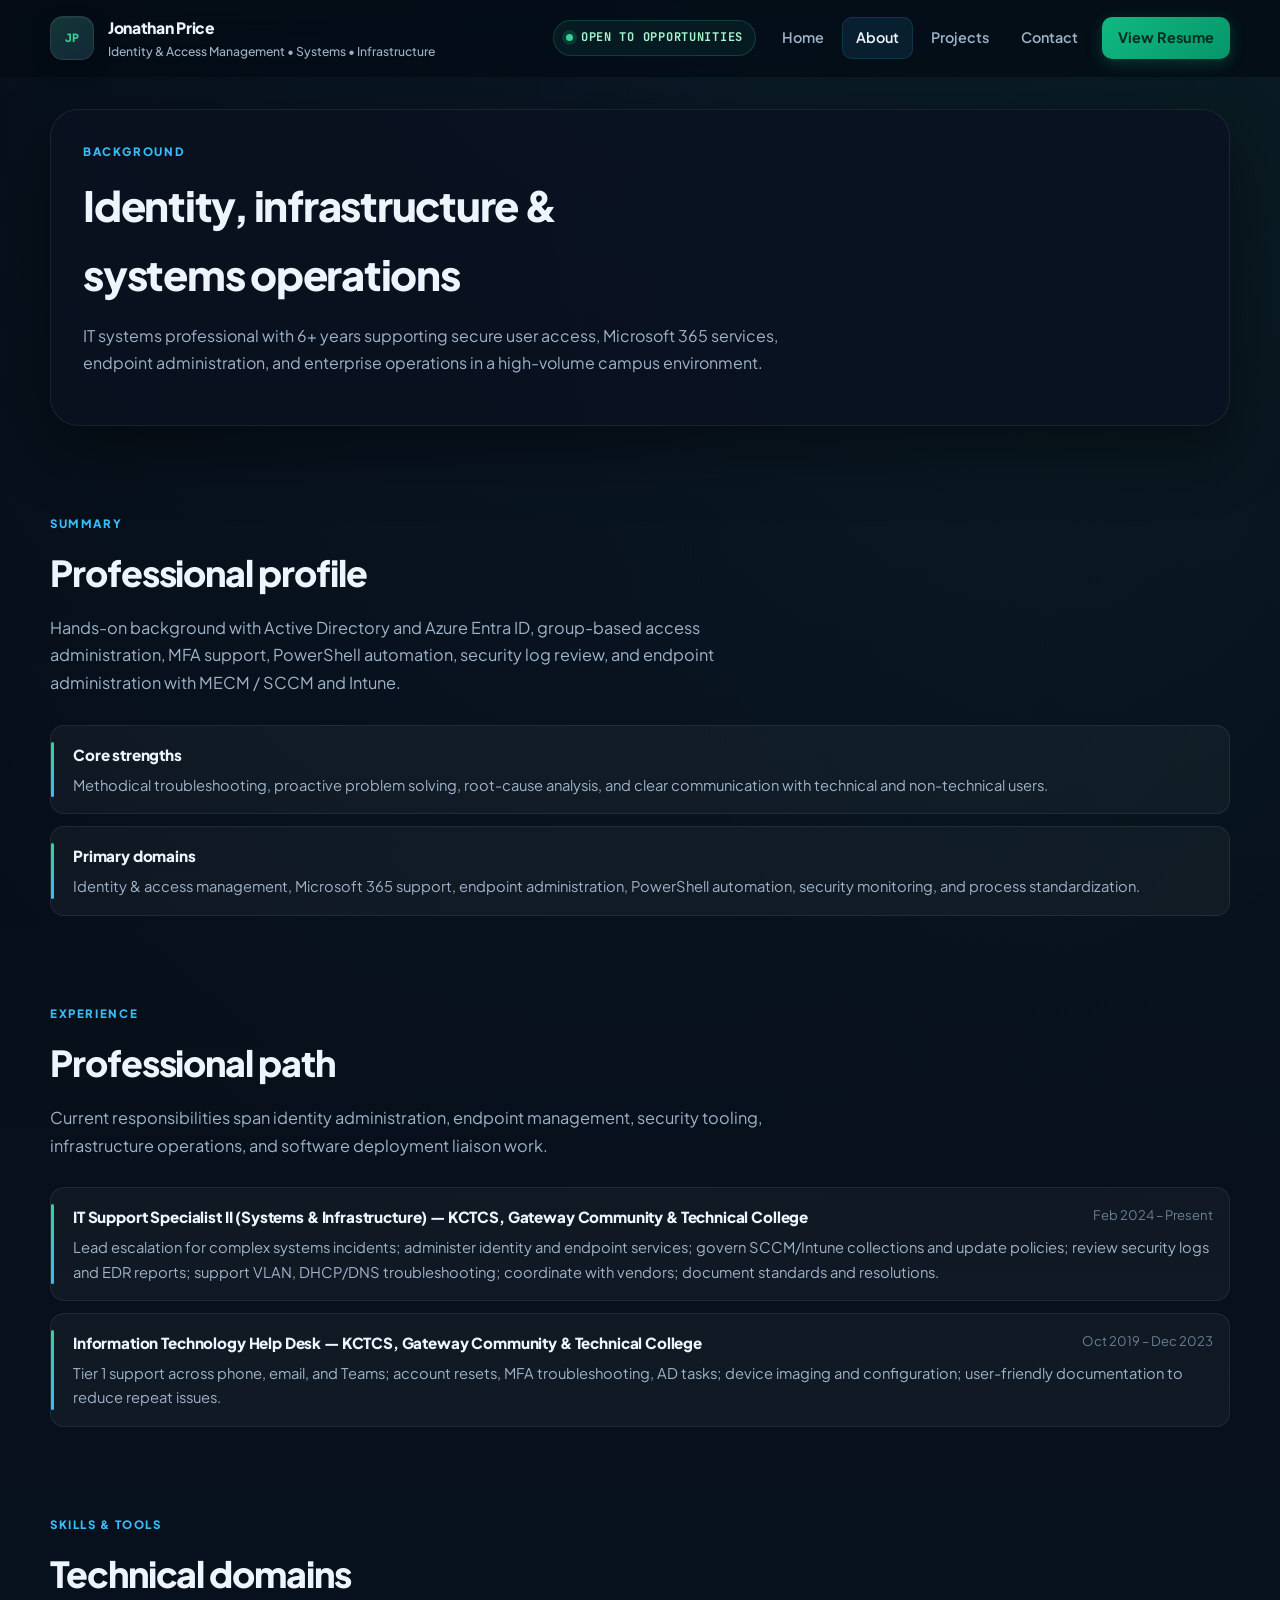
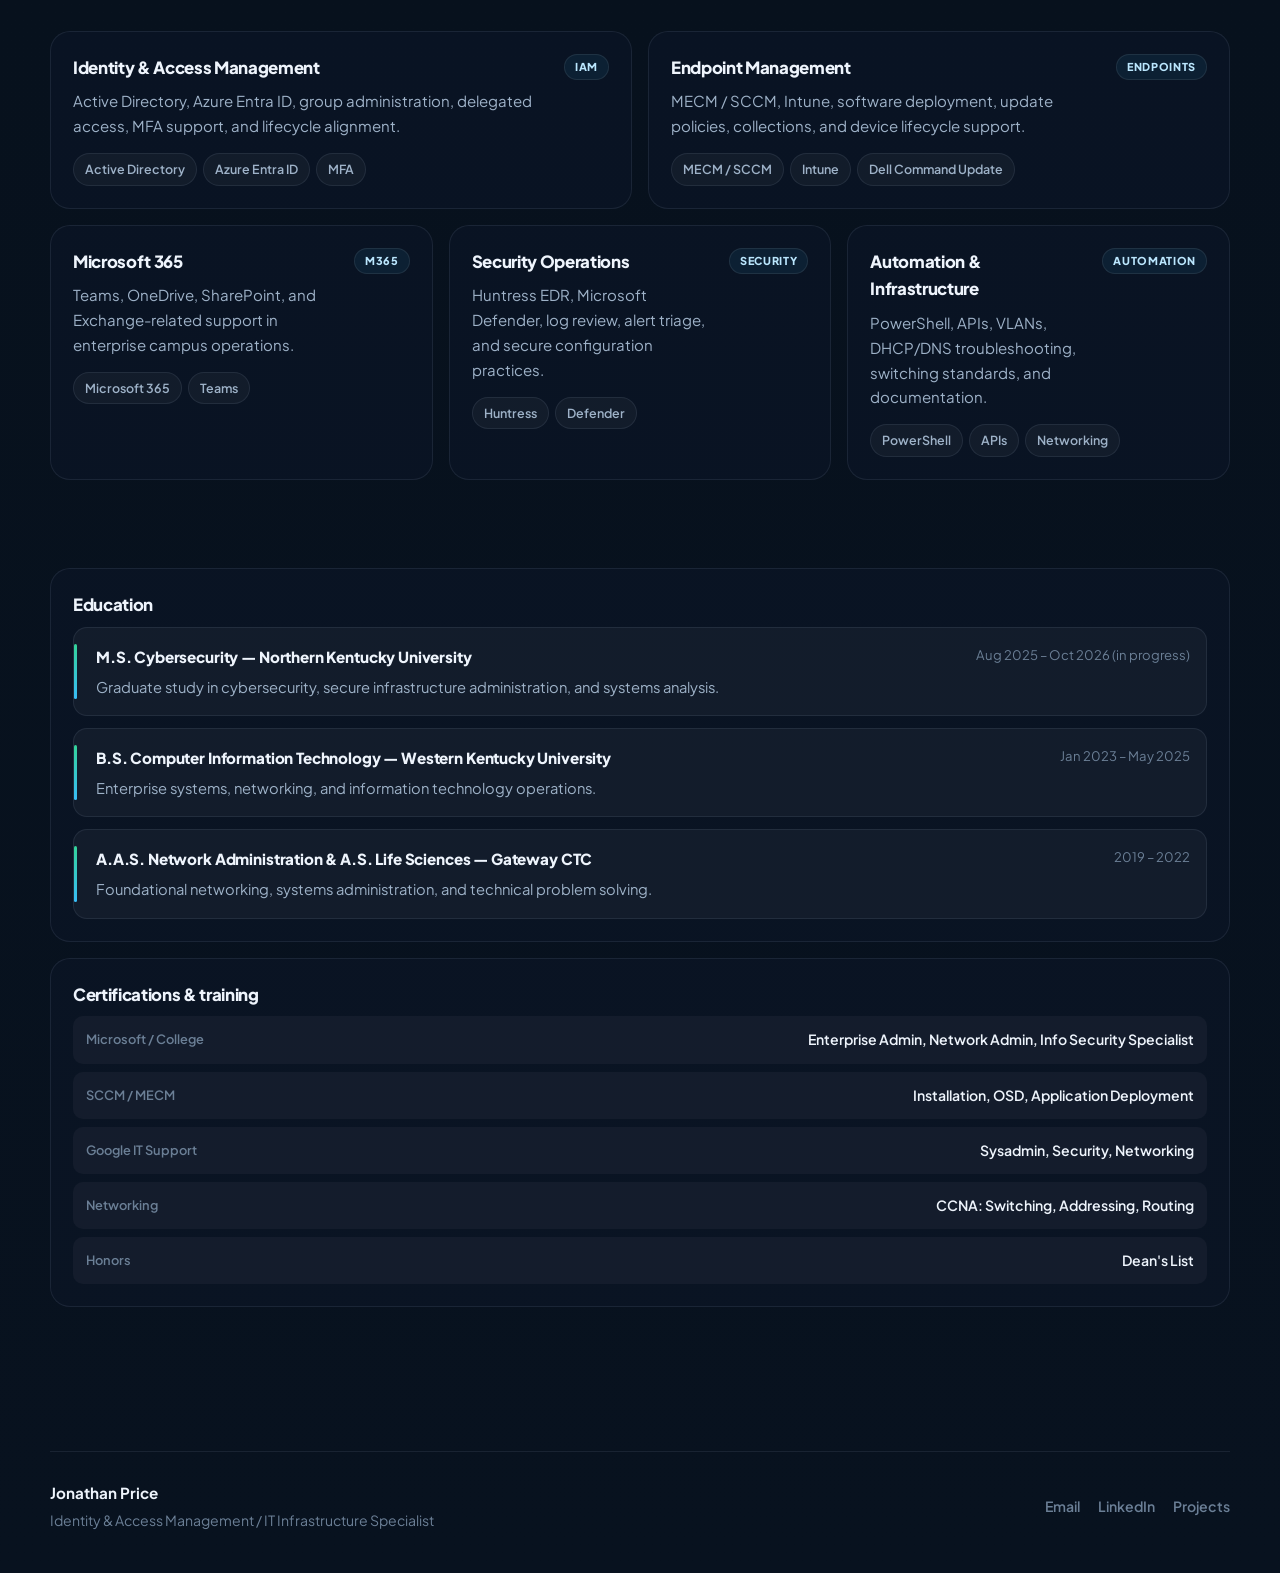
==== about.html @ 08282663 "Initial portfolio site" ====
<!DOCTYPE html>
<html lang="en">
<head>
  <title>About | Jonathan Price</title>
  <meta name="description" content="About Jonathan Price - identity and access management, Microsoft 365 administration, endpoint management, and infrastructure operations experience." />
  <meta charset="UTF-8" />
  <meta name="viewport" content="width=device-width, initial-scale=1, viewport-fit=cover" />
  <meta name="theme-color" content="#060d18" />
  <link rel="preconnect" href="https://fonts.googleapis.com" />
  <link rel="preconnect" href="https://fonts.gstatic.com" crossorigin />
  <link href="https://fonts.googleapis.com/css2?family=JetBrains+Mono:wght@500;600&family=Plus+Jakarta+Sans:wght@400;500;600;700;800&display=swap" rel="stylesheet" />
  <link rel="stylesheet" href="styles.css" />
</head>
<body>
  <a class="skip-link" href="#about-main">Skip to content</a>

  <header class="topbar" id="topbar">
    <div class="container topbar-inner">
      <a class="brand" href="index.html">
        <div class="brand-mark" aria-hidden="true"></div>
        <div class="brand-copy">
          <p class="brand-title">Jonathan Price</p>
          <p class="brand-subtitle">Identity &amp; Access Management • Systems • Infrastructure</p>
        </div>
      </a>
      <div class="topbar-right">
        <div class="status-pill mono">Open to opportunities</div>
        <button class="nav-toggle" type="button" aria-label="Toggle navigation" aria-controls="site-nav" aria-expanded="false">
          <span class="bar"></span>
        </button>
        <nav class="nav" id="site-nav" aria-label="Primary">
          <a href="index.html">Home</a>
          <a href="about.html">About</a>
          <a href="projects.html">Projects</a>
          <a href="index.html#contact">Contact</a>
          <a class="nav-cta" href="#experience">View Resume</a>
        </nav>
      </div>
    </div>
  </header>

  <main id="about-main">
    <section class="page-hero reveal">
      <div class="container">
        <div class="page-shell">
          <div class="section-kicker">Background</div>
          <h1>Identity, infrastructure &amp; systems operations</h1>
          <p class="page-meta">
            IT systems professional with 6+ years supporting secure user access, Microsoft 365 services,
            endpoint administration, and enterprise operations in a high-volume campus environment.
          </p>
        </div>
      </div>
    </section>

    <section class="section reveal">
      <div class="container">
        <div class="section-header">
          <div class="section-kicker">Summary</div>
          <h2>Professional profile</h2>
          <p class="lead">
            Hands-on background with Active Directory and Azure Entra ID, group-based access administration,
            MFA support, PowerShell automation, security log review, and endpoint administration with MECM / SCCM and Intune.
          </p>
        </div>
        <div class="timeline">
          <div class="timeline-item">
            <div class="timeline-top">
              <div class="timeline-title">Core strengths</div>
            </div>
            <p>Methodical troubleshooting, proactive problem solving, root-cause analysis, and clear communication with technical and non-technical users.</p>
          </div>
          <div class="timeline-item">
            <div class="timeline-top">
              <div class="timeline-title">Primary domains</div>
            </div>
            <p>Identity &amp; access management, Microsoft 365 support, endpoint administration, PowerShell automation, security monitoring, and process standardization.</p>
          </div>
        </div>
      </div>
    </section>

    <section class="section reveal" id="experience">
      <div class="container">
        <div class="section-header">
          <div class="section-kicker">Experience</div>
          <h2>Professional path</h2>
          <p class="lead">Current responsibilities span identity administration, endpoint management, security tooling, infrastructure operations, and software deployment liaison work.</p>
        </div>
        <div class="timeline">
          <div class="timeline-item">
            <div class="timeline-top">
              <div class="timeline-title">IT Support Specialist II (Systems &amp; Infrastructure) — KCTCS, Gateway Community &amp; Technical College</div>
              <div class="timeline-date">Feb 2024 – Present</div>
            </div>
            <p>Lead escalation for complex systems incidents; administer identity and endpoint services; govern SCCM/Intune collections and update policies; review security logs and EDR reports; support VLAN, DHCP/DNS troubleshooting; coordinate with vendors; document standards and resolutions.</p>
          </div>
          <div class="timeline-item">
            <div class="timeline-top">
              <div class="timeline-title">Information Technology Help Desk — KCTCS, Gateway Community &amp; Technical College</div>
              <div class="timeline-date">Oct 2019 – Dec 2023</div>
            </div>
            <p>Tier 1 support across phone, email, and Teams; account resets, MFA troubleshooting, AD tasks; device imaging and configuration; user-friendly documentation to reduce repeat issues.</p>
          </div>
        </div>
      </div>
    </section>

    <section class="section reveal" id="domains">
      <div class="container">
        <div class="section-header">
          <div class="section-kicker">Skills &amp; Tools</div>
          <h2>Technical domains</h2>
        </div>
        <div class="cards">
          <article class="card">
            <div class="card-top">
              <div>
                <h3>Identity &amp; Access Management</h3>
                <p>Active Directory, Azure Entra ID, group administration, delegated access, MFA support, and lifecycle alignment.</p>
              </div>
              <span class="badge">IAM</span>
            </div>
            <div class="tags">
              <span class="tag">Active Directory</span>
              <span class="tag">Azure Entra ID</span>
              <span class="tag">MFA</span>
            </div>
          </article>
          <article class="card">
            <div class="card-top">
              <div>
                <h3>Endpoint Management</h3>
                <p>MECM / SCCM, Intune, software deployment, update policies, collections, and device lifecycle support.</p>
              </div>
              <span class="badge">Endpoints</span>
            </div>
            <div class="tags">
              <span class="tag">MECM / SCCM</span>
              <span class="tag">Intune</span>
              <span class="tag">Dell Command Update</span>
            </div>
          </article>
          <article class="card small">
            <div class="card-top">
              <div>
                <h3>Microsoft 365</h3>
                <p>Teams, OneDrive, SharePoint, and Exchange-related support in enterprise campus operations.</p>
              </div>
              <span class="badge">M365</span>
            </div>
            <div class="tags">
              <span class="tag">Microsoft 365</span>
              <span class="tag">Teams</span>
            </div>
          </article>
          <article class="card small">
            <div class="card-top">
              <div>
                <h3>Security Operations</h3>
                <p>Huntress EDR, Microsoft Defender, log review, alert triage, and secure configuration practices.</p>
              </div>
              <span class="badge">Security</span>
            </div>
            <div class="tags">
              <span class="tag">Huntress</span>
              <span class="tag">Defender</span>
            </div>
          </article>
          <article class="card small">
            <div class="card-top">
              <div>
                <h3>Automation &amp; Infrastructure</h3>
                <p>PowerShell, APIs, VLANs, DHCP/DNS troubleshooting, switching standards, and documentation.</p>
              </div>
              <span class="badge">Automation</span>
            </div>
            <div class="tags">
              <span class="tag">PowerShell</span>
              <span class="tag">APIs</span>
              <span class="tag">Networking</span>
            </div>
          </article>
        </div>
      </div>
    </section>

    <section class="section reveal" id="resume">
      <div class="container">
        <div class="two-col">
          <div class="card">
            <h3>Education</h3>
            <div class="timeline">
              <div class="timeline-item">
                <div class="timeline-top">
                  <div class="timeline-title">M.S. Cybersecurity — Northern Kentucky University</div>
                  <div class="timeline-date">Aug 2025 – Oct 2026 (in progress)</div>
                </div>
                <p>Graduate study in cybersecurity, secure infrastructure administration, and systems analysis.</p>
              </div>
              <div class="timeline-item">
                <div class="timeline-top">
                  <div class="timeline-title">B.S. Computer Information Technology — Western Kentucky University</div>
                  <div class="timeline-date">Jan 2023 – May 2025</div>
                </div>
                <p>Enterprise systems, networking, and information technology operations.</p>
              </div>
              <div class="timeline-item">
                <div class="timeline-top">
                  <div class="timeline-title">A.A.S. Network Administration &amp; A.S. Life Sciences — Gateway CTC</div>
                  <div class="timeline-date">2019 – 2022</div>
                </div>
                <p>Foundational networking, systems administration, and technical problem solving.</p>
              </div>
            </div>
          </div>
          <div class="card">
            <h3>Certifications &amp; training</h3>
            <div class="panel-list">
              <div class="panel-item">
                <span>Microsoft / College</span>
                <span>Enterprise Admin, Network Admin, Info Security Specialist</span>
              </div>
              <div class="panel-item">
                <span>SCCM / MECM</span>
                <span>Installation, OSD, Application Deployment</span>
              </div>
              <div class="panel-item">
                <span>Google IT Support</span>
                <span>Sysadmin, Security, Networking</span>
              </div>
              <div class="panel-item">
                <span>Networking</span>
                <span>CCNA: Switching, Addressing, Routing</span>
              </div>
              <div class="panel-item">
                <span>Honors</span>
                <span>Dean's List</span>
              </div>
            </div>
          </div>
        </div>
      </div>
    </section>
  </main>

  <footer class="footer">
    <div class="container footer-shell">
      <div>
        <strong>Jonathan Price</strong><br />
        <span>Identity &amp; Access Management / IT Infrastructure Specialist</span>
      </div>
      <div class="footer-links">
        <a href="mailto:jonathan.price@kctcs.edu">Email</a>
        <a href="https://linkedin.com/in/jonathan-price-801945351" target="_blank" rel="noreferrer">LinkedIn</a>
        <a href="projects.html">Projects</a>
      </div>
    </div>
  </footer>

  <script src="script.js"></script>
</body>
</html>
---- styles.css ----
:root {
  --bg: #060d18;
  --bg-2: #0a1424;
  --bg-elevated: rgba(10, 18, 32, 0.82);
  --panel: rgba(12, 22, 38, 0.72);
  --panel-strong: rgba(6, 12, 22, 0.94);

  --border: rgba(148, 163, 184, 0.12);
  --border-strong: rgba(148, 163, 184, 0.22);
  --white-04: rgba(255, 255, 255, 0.04);
  --white-06: rgba(255, 255, 255, 0.06);
  --white-08: rgba(255, 255, 255, 0.08);

  --text: #eef4fc;
  --muted: #9eb2c8;
  --muted-2: #6b7f96;

  --accent: #34d399;
  --accent-dim: #10b981;
  --accent-2: #38bdf8;
  --accent-3: #818cf8;

  --shadow-xl: 0 24px 64px rgba(0, 0, 0, 0.42);
  --shadow-lg: 0 12px 32px rgba(0, 0, 0, 0.28);
  --shadow-glow: 0 0 48px rgba(52, 211, 153, 0.1);

  --radius-xl: 28px;
  --radius-lg: 20px;
  --radius-md: 14px;
  --radius-sm: 10px;

  --max: 1180px;
  --nav-h: 76px;
  --section-gap: 88px;
}

* { box-sizing: border-box; }

html {
  scroll-behavior: smooth;
  scroll-padding-top: calc(var(--nav-h) + 24px);
}

body {
  margin: 0;
  color: var(--text);
  font-family: "Plus Jakarta Sans", Inter, "Segoe UI", sans-serif;
  background:
    radial-gradient(ellipse 80% 50% at 50% -10%, rgba(56, 189, 248, 0.08), transparent),
    radial-gradient(ellipse 60% 40% at 100% 0%, rgba(52, 211, 153, 0.06), transparent),
    linear-gradient(180deg, #050b14 0%, #07111d 50%, #08121f 100%);
  min-height: 100vh;
  line-height: 1.65;
  -webkit-font-smoothing: antialiased;
  text-rendering: optimizeLegibility;
  overflow-x: hidden;
}

body::before {
  content: "";
  position: fixed;
  inset: 0;
  pointer-events: none;
  z-index: -1;
  background-image:
    linear-gradient(rgba(255, 255, 255, 0.018) 1px, transparent 1px),
    linear-gradient(90deg, rgba(255, 255, 255, 0.018) 1px, transparent 1px);
  background-size: 48px 48px;
  mask-image: radial-gradient(ellipse 90% 80% at 50% 30%, black, transparent 85%);
  opacity: 0.5;
}

a { color: inherit; text-decoration: none; }
img { display: block; max-width: 100%; }
button { font: inherit; cursor: pointer; }

.skip-link {
  position: absolute;
  left: 14px;
  top: -48px;
  background: #fff;
  color: #000;
  padding: 10px 14px;
  border-radius: 10px;
  z-index: 9999;
  font-weight: 700;
  transition: top 0.2s ease;
}
.skip-link:focus { top: 14px; }

.container { width: min(var(--max), calc(100% - 40px)); margin-inline: auto; }
.mono { font-family: "JetBrains Mono", ui-monospace, Consolas, monospace; }

/* ── Topbar ── */
.topbar {
  position: sticky;
  top: 0;
  z-index: 1100;
  backdrop-filter: blur(20px) saturate(140%);
  -webkit-backdrop-filter: blur(20px) saturate(140%);
  background: rgba(5, 10, 18, 0.72);
  border-bottom: 1px solid transparent;
  transition: background 0.3s ease, border-color 0.3s ease, box-shadow 0.3s ease;
}

.topbar.is-scrolled {
  background: rgba(5, 10, 18, 0.92);
  border-bottom-color: var(--border);
  box-shadow: 0 8px 32px rgba(0, 0, 0, 0.24);
}

.topbar-inner {
  min-height: var(--nav-h);
  display: flex;
  align-items: center;
  justify-content: space-between;
  gap: 18px;
  padding: 8px 0;
}

.brand {
  display: flex;
  align-items: center;
  gap: 14px;
  min-width: 0;
}

.brand-mark {
  width: 44px;
  height: 44px;
  border-radius: 13px;
  flex-shrink: 0;
  border: 1px solid var(--white-08);
  background:
    linear-gradient(145deg, rgba(52, 211, 153, 0.18), rgba(56, 189, 248, 0.12)),
    var(--white-04);
  box-shadow: inset 0 1px 0 rgba(255, 255, 255, 0.06), 0 8px 20px rgba(0, 0, 0, 0.2);
  position: relative;
}

.brand-mark::after {
  content: "JP";
  position: absolute;
  inset: 0;
  display: grid;
  place-items: center;
  font-size: 0.72rem;
  font-weight: 800;
  letter-spacing: 0.04em;
  color: var(--accent);
  font-family: "JetBrains Mono", monospace;
}

.brand-title {
  margin: 0;
  font-size: 0.98rem;
  font-weight: 800;
  letter-spacing: -0.02em;
}

.brand-subtitle {
  margin: 1px 0 0;
  color: var(--muted);
  font-size: 0.76rem;
  font-weight: 500;
}

.topbar-right { display: flex; align-items: center; gap: 12px; }

.status-pill {
  display: inline-flex;
  align-items: center;
  gap: 8px;
  min-height: 36px;
  padding: 0 12px;
  border-radius: 999px;
  border: 1px solid rgba(52, 211, 153, 0.2);
  background: rgba(52, 211, 153, 0.07);
  color: #a7f3d0;
  font-size: 0.75rem;
  font-weight: 700;
  letter-spacing: 0.06em;
  text-transform: uppercase;
}

.status-pill::before {
  content: "";
  width: 7px;
  height: 7px;
  border-radius: 999px;
  background: var(--accent);
  box-shadow: 0 0 0 4px rgba(52, 211, 153, 0.15);
  animation: pulse 2.4s ease-in-out infinite;
}

@keyframes pulse {
  0%, 100% { opacity: 1; }
  50% { opacity: 0.55; }
}

.nav-toggle {
  display: none;
  align-items: center;
  justify-content: center;
  width: 42px;
  height: 42px;
  border-radius: 12px;
  border: 1px solid var(--white-08);
  background: var(--white-04);
  color: var(--text);
}

.nav-toggle .bar {
  width: 18px;
  height: 2px;
  border-radius: 999px;
  background: currentColor;
  position: relative;
  transition: 0.2s ease;
}

.nav-toggle .bar::before,
.nav-toggle .bar::after {
  content: "";
  position: absolute;
  left: 0;
  width: 18px;
  height: 2px;
  border-radius: 999px;
  background: currentColor;
  transition: 0.2s ease;
}
.nav-toggle .bar::before { top: -6px; }
.nav-toggle .bar::after { top: 6px; }
.nav-toggle[aria-expanded="true"] .bar { background: transparent; }
.nav-toggle[aria-expanded="true"] .bar::before { top: 0; transform: rotate(45deg); }
.nav-toggle[aria-expanded="true"] .bar::after { top: 0; transform: rotate(-45deg); }

.nav { display: flex; align-items: center; gap: 4px; }

.nav a {
  color: var(--muted);
  font-size: 0.9rem;
  font-weight: 600;
  padding: 9px 14px;
  border-radius: 10px;
  transition: color 0.2s, background 0.2s;
}

.nav a:hover,
.nav a:focus-visible {
  color: var(--text);
  background: var(--white-04);
  outline: none;
}

.nav a.active {
  color: var(--text);
  background: rgba(56, 189, 248, 0.1);
  box-shadow: inset 0 0 0 1px rgba(56, 189, 248, 0.15);
}

.nav-cta {
  margin-left: 6px;
  padding: 9px 16px !important;
  background: linear-gradient(135deg, var(--accent-dim), #059669) !important;
  color: #022c1f !important;
  font-weight: 700 !important;
  box-shadow: 0 4px 16px rgba(16, 185, 129, 0.25);
}

.nav-cta:hover {
  filter: brightness(1.06);
  color: #022c1f !important;
}

/* ── Hero ── */
main { position: relative; z-index: 1; }
.hero { padding: 40px 0 16px; }

.hero-shell {
  position: relative;
  border-radius: var(--radius-xl);
  padding: 36px;
  border: 1px solid var(--border);
  background: linear-gradient(165deg, rgba(255, 255, 255, 0.04) 0%, rgba(255, 255, 255, 0.01) 100%), var(--bg-elevated);
  box-shadow: var(--shadow-xl), var(--shadow-glow);
  overflow: hidden;
}

.hero-shell::before {
  content: "";
  position: absolute;
  top: -40%;
  right: -15%;
  width: 420px;
  height: 420px;
  background: radial-gradient(circle, rgba(56, 189, 248, 0.12), transparent 68%);
  pointer-events: none;
}

.hero-grid {
  display: grid;
  grid-template-columns: minmax(0, 1.25fr) minmax(300px, 0.9fr);
  gap: 32px;
  align-items: stretch;
  position: relative;
}

.eyebrow {
  display: inline-flex;
  align-items: center;
  gap: 10px;
  padding: 8px 14px;
  border-radius: 999px;
  background: var(--white-04);
  border: 1px solid var(--white-08);
  color: var(--muted);
  font-size: 0.82rem;
  font-weight: 600;
  margin-bottom: 20px;
}

.eyebrow .dot {
  width: 7px;
  height: 7px;
  border-radius: 999px;
  background: var(--accent);
  box-shadow: 0 0 0 5px rgba(52, 211, 153, 0.12);
}

.hero-copy h1 {
  margin: 0 0 18px;
  font-size: clamp(2.2rem, 5vw, 3.75rem);
  line-height: 1.05;
  letter-spacing: -0.035em;
  font-weight: 800;
  max-width: 14ch;
}

.hero-copy .accent {
  background: linear-gradient(120deg, #fff 0%, #7dd3fc 45%, #34d399 100%);
  -webkit-background-clip: text;
  background-clip: text;
  color: transparent;
}

.hero-copy p {
  margin: 0;
  color: var(--muted);
  max-width: 58ch;
  font-size: 1.05rem;
  line-height: 1.7;
}

.hero-actions {
  display: flex;
  gap: 12px;
  margin-top: 28px;
  flex-wrap: wrap;
}

.hero-foot {
  display: flex;
  flex-wrap: wrap;
  gap: 10px;
  margin-top: 28px;
}

.inline-stat {
  display: inline-flex;
  align-items: center;
  padding: 6px 12px;
  border-radius: 999px;
  background: var(--white-04);
  border: 1px solid var(--border);
  color: var(--muted);
  font-size: 0.8rem;
  font-weight: 600;
}

.btn {
  display: inline-flex;
  align-items: center;
  justify-content: center;
  gap: 8px;
  min-height: 46px;
  padding: 0 20px;
  border-radius: 12px;
  font-weight: 700;
  font-size: 0.92rem;
  border: 1px solid transparent;
  transition: transform 0.2s, filter 0.2s, background 0.2s;
}

.btn:hover { transform: translateY(-2px); }

.btn-primary {
  background: linear-gradient(135deg, var(--accent), var(--accent-dim));
  color: #042f1a;
  box-shadow: 0 8px 24px rgba(16, 185, 129, 0.3);
}

.btn-secondary {
  border-color: var(--border-strong);
  background: var(--white-04);
  color: var(--text);
}

.btn-secondary:hover { background: var(--white-06); }

.btn-ghost {
  border-color: transparent;
  background: transparent;
  color: var(--accent-2);
  padding: 0 12px;
  min-height: auto;
}

.btn-ghost:hover { background: rgba(56, 189, 248, 0.08); transform: none; }

/* Hero panel */
.hero-panel {
  background: var(--panel-strong);
  border: 1px solid var(--border);
  border-radius: var(--radius-lg);
  padding: 22px;
  display: flex;
  flex-direction: column;
  gap: 18px;
}

.panel-header {
  display: flex;
  align-items: center;
  justify-content: space-between;
  gap: 12px;
}

.panel-title { margin: 0; font-size: 0.95rem; font-weight: 800; }

.panel-status {
  font-size: 0.72rem;
  font-weight: 700;
  text-transform: uppercase;
  letter-spacing: 0.08em;
  color: var(--accent);
  padding: 5px 10px;
  border-radius: 999px;
  background: rgba(52, 211, 153, 0.1);
  border: 1px solid rgba(52, 211, 153, 0.2);
}

.stat-grid { display: grid; grid-template-columns: 1fr 1fr; gap: 10px; }

.stat {
  padding: 14px;
  border-radius: var(--radius-md);
  background: var(--white-04);
  border: 1px solid var(--border);
}

.stat-label { color: var(--muted-2); font-size: 0.72rem; font-weight: 600; text-transform: uppercase; letter-spacing: 0.06em; margin-bottom: 4px; }
.stat-value { font-size: 1rem; font-weight: 800; letter-spacing: -0.02em; }

.panel-list { display: grid; gap: 8px; }

.panel-item {
  display: flex;
  justify-content: space-between;
  align-items: center;
  gap: 12px;
  padding: 11px 12px;
  border-radius: var(--radius-sm);
  background: var(--white-04);
  border: 1px solid transparent;
  font-size: 0.88rem;
  transition: border-color 0.2s, background 0.2s;
}

.panel-item:hover { border-color: var(--border); background: var(--white-06); }
.panel-item span:first-child { color: var(--muted-2); font-weight: 600; font-size: 0.8rem; }
.panel-item span:last-child { color: var(--text); font-weight: 600; text-align: right; }

.panel-item a { color: var(--accent-2); }
.panel-item a:hover { text-decoration: underline; }

/* Metrics strip */
.metrics-strip {
  display: grid;
  grid-template-columns: repeat(4, 1fr);
  gap: 14px;
  margin-top: 48px;
}

.metric-card {
  text-align: center;
  padding: 22px 16px;
  border-radius: var(--radius-lg);
  background: var(--panel);
  border: 1px solid var(--border);
  transition: transform 0.25s, border-color 0.25s;
}

.metric-card:hover {
  transform: translateY(-3px);
  border-color: var(--border-strong);
}

.metric-value {
  font-size: clamp(1.6rem, 3vw, 2.2rem);
  font-weight: 800;
  letter-spacing: -0.03em;
  background: linear-gradient(135deg, var(--text), var(--accent-2));
  -webkit-background-clip: text;
  background-clip: text;
  color: transparent;
  line-height: 1.1;
}

.metric-label {
  margin-top: 6px;
  color: var(--muted);
  font-size: 0.82rem;
  font-weight: 600;
}

/* Sections */
.section { padding: var(--section-gap) 0 0; }
.section-header { margin-bottom: 28px; max-width: 720px; }

.section-kicker {
  color: var(--accent-2);
  font-size: 0.72rem;
  letter-spacing: 0.14em;
  text-transform: uppercase;
  font-weight: 800;
  margin-bottom: 10px;
}

.section h2 {
  margin: 0;
  font-size: clamp(1.65rem, 2.8vw, 2.35rem);
  letter-spacing: -0.03em;
  font-weight: 800;
}

.section p.lead {
  margin: 12px 0 0;
  color: var(--muted);
  font-size: 1.02rem;
  line-height: 1.7;
}

.section-divider {
  height: 1px;
  background: linear-gradient(90deg, transparent, var(--border-strong), transparent);
  margin: 0;
  border: none;
}

/* Cards */
.cards { display: grid; grid-template-columns: repeat(12, 1fr); gap: 16px; }

.card {
  grid-column: span 6;
  position: relative;
  background: var(--panel);
  border: 1px solid var(--border);
  border-radius: var(--radius-lg);
  padding: 22px;
  transition: transform 0.25s, border-color 0.25s, box-shadow 0.25s;
}

.card:hover {
  transform: translateY(-4px);
  border-color: var(--border-strong);
  box-shadow: var(--shadow-lg);
}

.card.small { grid-column: span 4; }
.card.full { grid-column: span 12; }
.card h3 { margin: 0 0 8px; font-size: 1.05rem; font-weight: 800; letter-spacing: -0.02em; }
.card p { margin: 0; color: var(--muted); font-size: 0.94rem; line-height: 1.65; }

.card-top {
  display: flex;
  align-items: flex-start;
  justify-content: space-between;
  gap: 14px;
  margin-bottom: 12px;
}

.badge {
  display: inline-flex;
  align-items: center;
  min-height: 26px;
  padding: 0 10px;
  border-radius: 999px;
  font-size: 0.68rem;
  font-weight: 800;
  letter-spacing: 0.06em;
  text-transform: uppercase;
  border: 1px solid var(--white-08);
  color: #bae6fd;
  background: rgba(56, 189, 248, 0.08);
  white-space: nowrap;
  flex-shrink: 0;
}

.tags { display: flex; flex-wrap: wrap; gap: 6px; margin-top: 14px; }

.tag {
  padding: 5px 11px;
  border-radius: 999px;
  background: var(--white-04);
  border: 1px solid var(--border);
  color: var(--muted);
  font-size: 0.78rem;
  font-weight: 600;
}

/* Contact grid */
.contact-grid {
  display: grid;
  grid-template-columns: repeat(2, 1fr);
  gap: 14px;
}

.contact-card {
  display: flex;
  flex-direction: column;
  gap: 6px;
  padding: 20px;
  border-radius: var(--radius-lg);
  background: var(--panel);
  border: 1px solid var(--border);
  transition: transform 0.2s, border-color 0.2s;
}

.contact-card:hover {
  transform: translateY(-2px);
  border-color: rgba(56, 189, 248, 0.25);
}

.contact-card-label {
  font-size: 0.72rem;
  font-weight: 700;
  text-transform: uppercase;
  letter-spacing: 0.08em;
  color: var(--muted-2);
}

.contact-card-value {
  font-size: 0.95rem;
  font-weight: 700;
  color: var(--text);
}

.contact-card-value a { color: var(--accent-2); }
.contact-card-value a:hover { text-decoration: underline; }

/* Timeline */
.two-col { display: grid; grid-template-columns: 1.1fr 0.9fr; gap: 16px; }
.timeline { display: grid; gap: 12px; }

.timeline-item {
  position: relative;
  padding: 16px 16px 16px 22px;
  border-radius: var(--radius-md);
  background: var(--white-04);
  border: 1px solid var(--border);
  transition: border-color 0.2s, transform 0.2s;
}

.timeline-item:hover {
  border-color: var(--border-strong);
  transform: translateX(4px);
}

.timeline-item::before {
  content: "";
  position: absolute;
  top: 16px;
  left: 0;
  width: 3px;
  height: calc(100% - 32px);
  border-radius: 999px;
  background: linear-gradient(180deg, var(--accent), var(--accent-2));
}

.timeline-top {
  display: flex;
  justify-content: space-between;
  gap: 12px;
  flex-wrap: wrap;
  margin-bottom: 6px;
}

.timeline-title { font-weight: 800; font-size: 0.95rem; letter-spacing: -0.01em; }
.timeline-date { color: var(--muted-2); font-size: 0.82rem; white-space: nowrap; }
.timeline-item p { color: var(--muted); margin: 0; font-size: 0.92rem; }

/* Page hero */
.page-hero { padding: 32px 0 0; }

.page-shell {
  border: 1px solid var(--border);
  background: var(--bg-elevated);
  box-shadow: var(--shadow-xl);
  border-radius: var(--radius-xl);
  padding: 32px;
}

.page-shell h1 {
  margin: 0;
  font-size: clamp(1.8rem, 3.5vw, 2.6rem);
  letter-spacing: -0.03em;
  font-weight: 800;
  max-width: 22ch;
}

.page-meta {
  color: var(--muted);
  font-size: 1rem;
  margin-top: 14px;
  max-width: 62ch;
  line-height: 1.7;
}

/* Footer */
.footer {
  padding: 56px 0 40px;
  margin-top: var(--section-gap);
  color: var(--muted-2);
}

.footer-shell {
  display: flex;
  justify-content: space-between;
  gap: 20px;
  flex-wrap: wrap;
  align-items: center;
  border-top: 1px solid var(--border);
  padding-top: 28px;
}

.footer strong { color: var(--text); font-size: 0.95rem; }
.footer span { font-size: 0.88rem; }
.footer-links { display: flex; gap: 18px; flex-wrap: wrap; }
.footer-links a { font-size: 0.88rem; font-weight: 600; transition: color 0.2s; }
.footer-links a:hover { color: var(--accent-2); }

.reveal {
  opacity: 0;
  transform: translateY(20px);
  transition: opacity 0.65s ease, transform 0.65s ease;
}
.reveal.is-visible { opacity: 1; transform: translateY(0); }

:focus-visible {
  outline: 2px solid var(--accent-2);
  outline-offset: 3px;
}

@media (max-width: 1024px) {
  .hero-grid, .two-col, .contact-grid { grid-template-columns: 1fr; }
  .metrics-strip { grid-template-columns: repeat(2, 1fr); }
  .card.small { grid-column: span 6; }
}

@media (max-width: 860px) {
  :root { --nav-h: 64px; --section-gap: 64px; }
  .container { width: min(var(--max), calc(100% - 24px)); }
  .status-pill { display: none; }
  .nav-toggle { display: inline-flex; }
  .topbar-inner { flex-wrap: wrap; }

  .nav {
    display: none;
    width: 100%;
    flex-direction: column;
    align-items: stretch;
    gap: 4px;
    padding-bottom: 8px;
  }
  .nav.is-open { display: flex; }
  .nav a { width: 100%; padding: 12px 14px; background: var(--white-04); border: 1px solid var(--border); }
  .nav-cta { margin-left: 0 !important; text-align: center; }

  .hero-shell, .page-shell { padding: 22px; border-radius: 22px; }
  .hero-copy h1 { max-width: 100%; }
  .cards { grid-template-columns: 1fr; }
  .card, .card.small, .card.full { grid-column: span 1; }
}

@media (max-width: 640px) {
  .hero-actions { flex-direction: column; }
  .btn { width: 100%; }
  .stat-grid { grid-template-columns: 1fr; }
  .metrics-strip { grid-template-columns: 1fr 1fr; }
  .panel-item { flex-direction: column; align-items: flex-start; gap: 4px; }
  .panel-item span:last-child { text-align: left; }
}

@media (prefers-reduced-motion: reduce) {
  html { scroll-behavior: auto; }
  *, *::before, *::after { animation: none !important; transition: none !important; }
  .reveal { opacity: 1 !important; transform: none !important; }
}
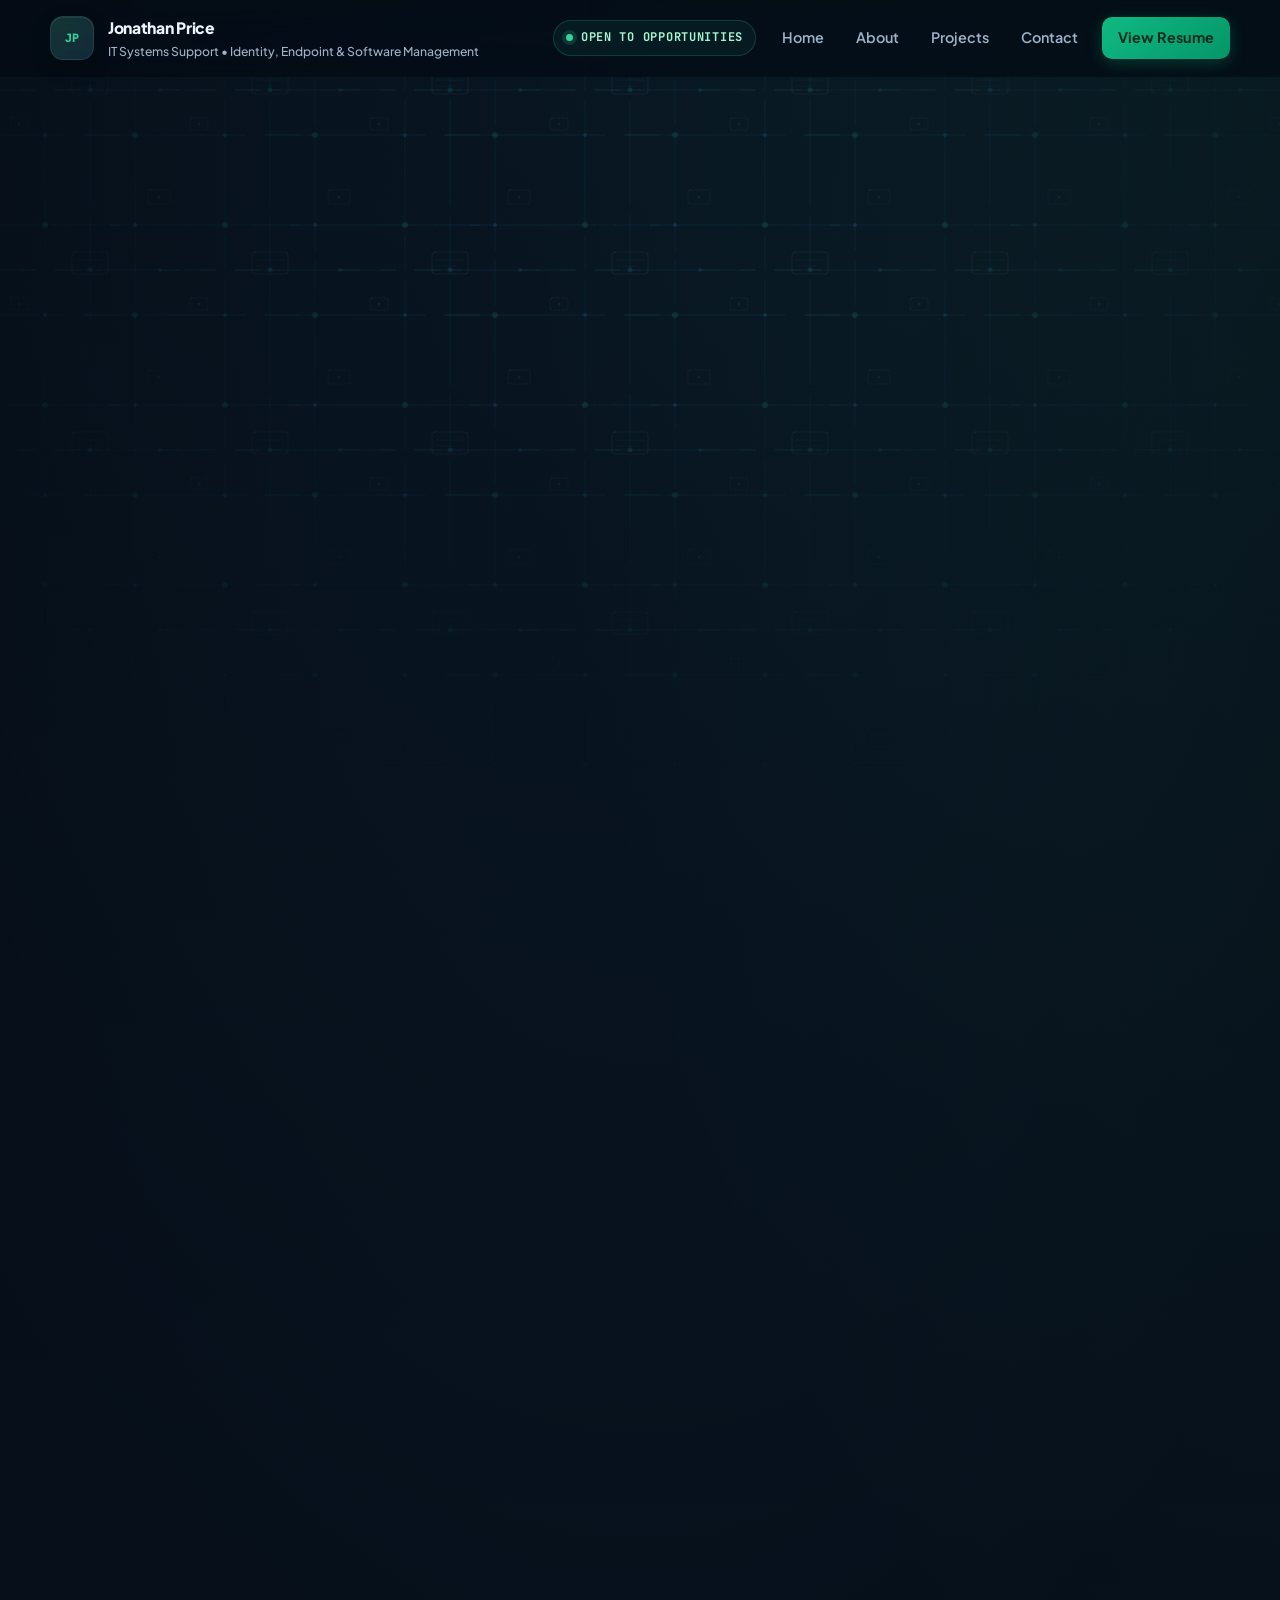
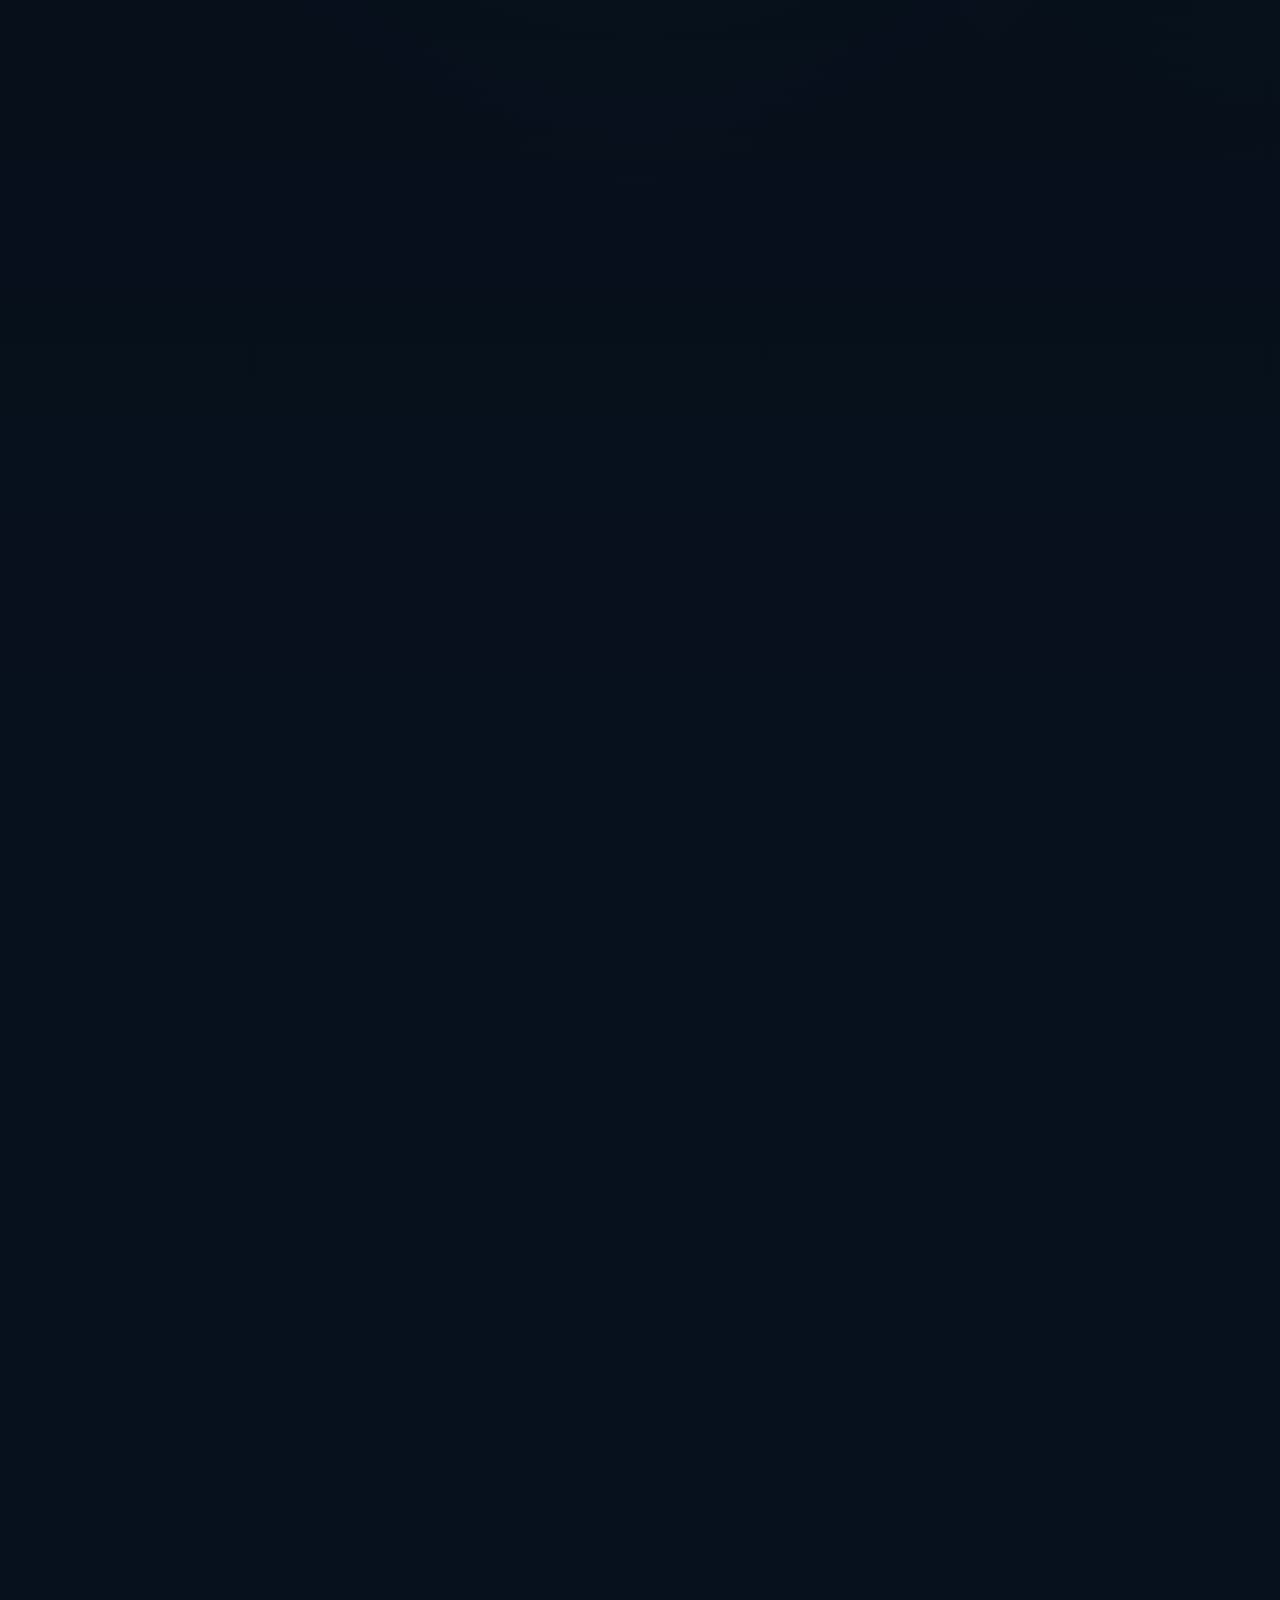
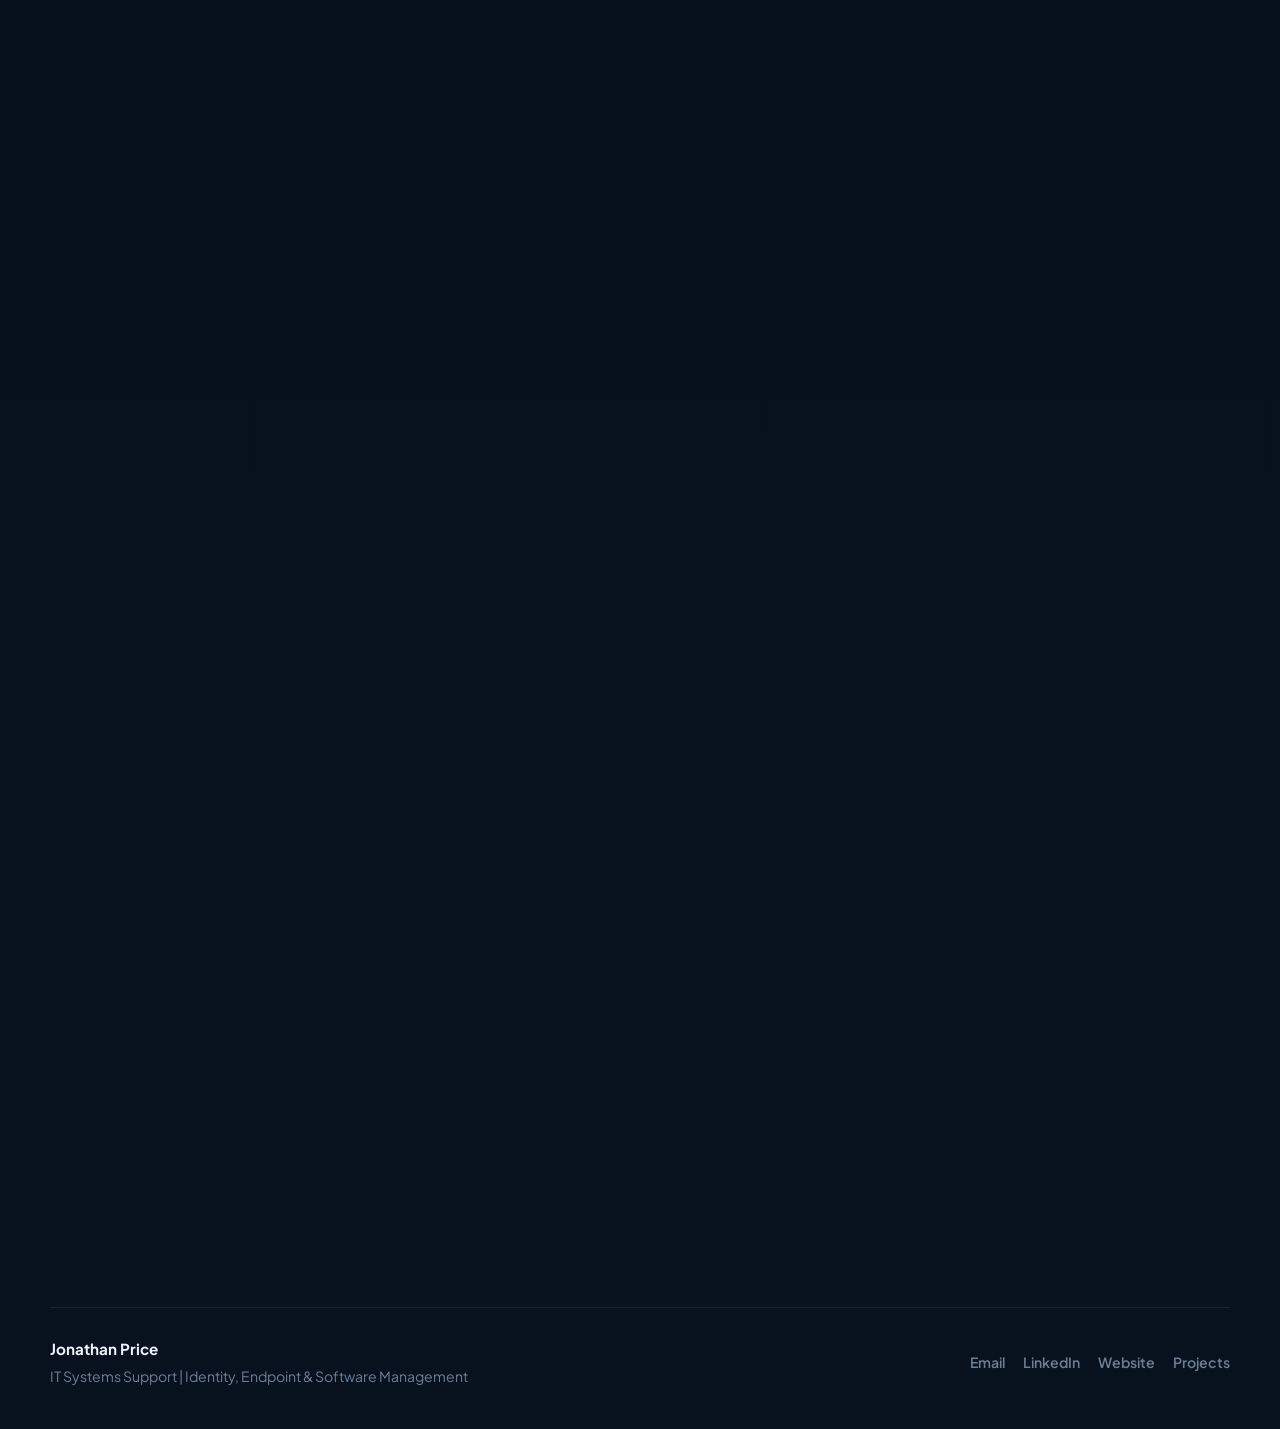
==== commit d6eacdcc: "Update site content to match resume Align branding, contact info, experience, skills, education, and" ====
--- a/about.html
+++ b/about.html
@@ -2,7 +2,7 @@
 <html lang="en">
 <head>
   <title>About | Jonathan Price</title>
-  <meta name="description" content="About Jonathan Price - identity and access management, Microsoft 365 administration, endpoint management, and infrastructure operations experience." />
+  <meta name="description" content="About Jonathan Price — IT systems support professional with experience in identity, endpoint, software management, MECM/SCCM, and Microsoft-focused infrastructure." />
   <meta charset="UTF-8" />
   <meta name="viewport" content="width=device-width, initial-scale=1, viewport-fit=cover" />
   <meta name="theme-color" content="#060d18" />
@@ -20,7 +20,7 @@
         <div class="brand-mark" aria-hidden="true"></div>
         <div class="brand-copy">
           <p class="brand-title">Jonathan Price</p>
-          <p class="brand-subtitle">Identity &amp; Access Management • Systems • Infrastructure</p>
+          <p class="brand-subtitle">IT Systems Support • Identity, Endpoint &amp; Software Management</p>
         </div>
       </a>
       <div class="topbar-right">
@@ -44,10 +44,10 @@
       <div class="container">
         <div class="page-shell">
           <div class="section-kicker">Background</div>
-          <h1>Identity, infrastructure &amp; systems operations</h1>
+          <h1>Identity, endpoint &amp; software management</h1>
           <p class="page-meta">
-            IT systems professional with 6+ years supporting secure user access, Microsoft 365 services,
-            endpoint administration, and enterprise operations in a high-volume campus environment.
+            IT systems support professional with 6+ years of experience resolving complex identity,
+            endpoint, software, and infrastructure issues across Microsoft-focused environments.
           </p>
         </div>
       </div>
@@ -59,8 +59,10 @@
           <div class="section-kicker">Summary</div>
           <h2>Professional profile</h2>
           <p class="lead">
-            Hands-on background with Active Directory and Azure Entra ID, group-based access administration,
-            MFA support, PowerShell automation, security log review, and endpoint administration with MECM / SCCM and Intune.
+            Hands-on background with Active Directory, Azure Entra ID/Azure AD, MFA, MECM/SCCM, PowerShell,
+            Microsoft 365, Group Policy, and endpoint security tools. Known for calm escalation handling,
+            practical automation, clear documentation, and turning recurring technical issues into reliable
+            fixes that improve uptime, consistency, and user experience.
           </p>
         </div>
         <div class="timeline">
@@ -68,13 +70,13 @@
             <div class="timeline-top">
               <div class="timeline-title">Core strengths</div>
             </div>
-            <p>Methodical troubleshooting, proactive problem solving, root-cause analysis, and clear communication with technical and non-technical users.</p>
+            <p>Calm escalation handling, root-cause troubleshooting, practical automation, clear documentation, and operational standards that reduce repeat issues.</p>
           </div>
           <div class="timeline-item">
             <div class="timeline-top">
               <div class="timeline-title">Primary domains</div>
             </div>
-            <p>Identity &amp; access management, Microsoft 365 support, endpoint administration, PowerShell automation, security monitoring, and process standardization.</p>
+            <p>Tier 2/3 support, identity and access management, endpoint and software deployment, security monitoring, networking, and instructional technology support.</p>
           </div>
         </div>
       </div>
@@ -85,22 +87,39 @@
         <div class="section-header">
           <div class="section-kicker">Experience</div>
           <h2>Professional path</h2>
-          <p class="lead">Current responsibilities span identity administration, endpoint management, security tooling, infrastructure operations, and software deployment liaison work.</p>
+          <p class="lead">Current work spans Tier 2/3 escalations, identity administration, MECM/SCCM deployments, Group Policy, endpoint security, networking, and instructional technology.</p>
         </div>
         <div class="timeline">
           <div class="timeline-item">
             <div class="timeline-top">
-              <div class="timeline-title">IT Support Specialist II (Systems &amp; Infrastructure) — KCTCS, Gateway Community &amp; Technical College</div>
+              <div class="timeline-title">IT Support Specialist II / IT Systems Analyst — Systems, Identity &amp; Endpoint Management</div>
               <div class="timeline-date">Feb 2024 – Present</div>
             </div>
-            <p>Lead escalation for complex systems incidents; administer identity and endpoint services; govern SCCM/Intune collections and update policies; review security logs and EDR reports; support VLAN, DHCP/DNS troubleshooting; coordinate with vendors; document standards and resolutions.</p>
+            <p class="focus-areas">KCTCS (Gateway Community &amp; Technical College) — Edgewood Campus. Focus: Tier 2/3 support, AD/Entra ID, MFA, MECM/SCCM, Group Policy, endpoint security, software deployment, networking, AV systems, and instructional technology.</p>
+            <ul class="bullet-list">
+              <li>Resolve Tier 2/3 escalations across users, endpoints, identity, software, network, and server issues; spot recurring patterns and drive root-cause fixes.</li>
+              <li>Build Group Policy standards for security baselines, power behavior, endpoint controls, and shared-use environments across campus systems.</li>
+              <li>Package and deploy software through MECM/SCCM using targeted collections, update controls, and restart policies to reduce user disruption.</li>
+              <li>Manage AD and Entra ID access, including groups, attributes, delegated administration, MFA support, and downstream access dependencies.</li>
+              <li>Automate routine endpoint and identity tasks with PowerShell, APIs, and SQL-backed queries to improve consistency and speed up admin work.</li>
+              <li>Review Huntress EDR logs and reports, validate endpoint/account alerts, and escalate suspicious activity for timely investigation.</li>
+              <li>Map VLANs, switch ports, DHCP/DNS behavior, and physical drops to speed fault isolation and reduce guesswork during changes.</li>
+              <li>Use Juniper Mist insights and on-site validation to troubleshoot AP health, RF, authentication, and wireless performance issues.</li>
+              <li>Support classroom and meeting-room AV systems; coordinate instructional software requests from intake through deployment.</li>
+            </ul>
           </div>
           <div class="timeline-item">
             <div class="timeline-top">
-              <div class="timeline-title">Information Technology Help Desk — KCTCS, Gateway Community &amp; Technical College</div>
+              <div class="timeline-title">Information Technology Help Desk</div>
               <div class="timeline-date">Oct 2019 – Dec 2023</div>
             </div>
-            <p>Tier 1 support across phone, email, and Teams; account resets, MFA troubleshooting, AD tasks; device imaging and configuration; user-friendly documentation to reduce repeat issues.</p>
+            <p class="focus-areas">KCTCS (Gateway Community &amp; Technical College)</p>
+            <ul class="bullet-list">
+              <li>Handled high-volume Tier 1 support across phone, email, voicemail, and Teams; resolved common issues and escalated based on impact.</li>
+              <li>Performed password resets, MFA troubleshooting, account provisioning, and access support in AD and related systems.</li>
+              <li>Reimaged and configured desktops and laptops for staff and student use, supporting standardized builds and deployment practices.</li>
+              <li>Documented fixes in plain language so users could understand the issue and avoid repeat contacts.</li>
+            </ul>
           </div>
         </div>
       </div>
@@ -109,15 +128,29 @@
     <section class="section reveal" id="domains">
       <div class="container">
         <div class="section-header">
-          <div class="section-kicker">Skills &amp; Tools</div>
+          <div class="section-kicker">Skills &amp; Abilities</div>
           <h2>Technical domains</h2>
         </div>
         <div class="cards">
           <article class="card">
             <div class="card-top">
               <div>
-                <h3>Identity &amp; Access Management</h3>
-                <p>Active Directory, Azure Entra ID, group administration, delegated access, MFA support, and lifecycle alignment.</p>
+                <h3>Tier 2/3 Support</h3>
+                <p>Windows, Microsoft 365, imaging, printers, classroom tech, escalation triage, and root-cause troubleshooting.</p>
+              </div>
+              <span class="badge">Support</span>
+            </div>
+            <div class="tags">
+              <span class="tag">Windows</span>
+              <span class="tag">Microsoft 365</span>
+              <span class="tag">Escalation Triage</span>
+            </div>
+          </article>
+          <article class="card">
+            <div class="card-top">
+              <div>
+                <h3>Identity</h3>
+                <p>AD, Entra ID/Azure AD, groups, delegated access, MFA, lifecycle support, and access troubleshooting.</p>
               </div>
               <span class="badge">IAM</span>
             </div>
@@ -127,60 +160,97 @@
               <span class="tag">MFA</span>
             </div>
           </article>
-          <article class="card">
-            <div class="card-top">
-              <div>
-                <h3>Endpoint Management</h3>
-                <p>MECM / SCCM, Intune, software deployment, update policies, collections, and device lifecycle support.</p>
+          <article class="card small">
+            <div class="card-top">
+              <div>
+                <h3>Security</h3>
+                <p>Huntress EDR, Microsoft Defender, log review, alert triage, investigation support, and secure configuration.</p>
+              </div>
+              <span class="badge">Security</span>
+            </div>
+            <div class="tags">
+              <span class="tag">Huntress EDR</span>
+              <span class="tag">Defender</span>
+            </div>
+          </article>
+          <article class="card small">
+            <div class="card-top">
+              <div>
+                <h3>Networking</h3>
+                <p>VLANs, switch standards, DHCP/DNS, Juniper Mist, and logical-to-physical mapping.</p>
+              </div>
+              <span class="badge">Network</span>
+            </div>
+            <div class="tags">
+              <span class="tag">VLANs</span>
+              <span class="tag">Juniper Mist</span>
+            </div>
+          </article>
+          <article class="card small">
+            <div class="card-top">
+              <div>
+                <h3>Endpoint &amp; Software</h3>
+                <p>MECM/SCCM, app packaging, deployments, update controls, SQL-backed targeting, and tablet enrollment support.</p>
               </div>
               <span class="badge">Endpoints</span>
             </div>
             <div class="tags">
               <span class="tag">MECM / SCCM</span>
-              <span class="tag">Intune</span>
+              <span class="tag">App Packaging</span>
               <span class="tag">Dell Command Update</span>
             </div>
           </article>
           <article class="card small">
             <div class="card-top">
               <div>
-                <h3>Microsoft 365</h3>
-                <p>Teams, OneDrive, SharePoint, and Exchange-related support in enterprise campus operations.</p>
-              </div>
-              <span class="badge">M365</span>
-            </div>
-            <div class="tags">
-              <span class="tag">Microsoft 365</span>
-              <span class="tag">Teams</span>
-            </div>
-          </article>
-          <article class="card small">
-            <div class="card-top">
-              <div>
-                <h3>Security Operations</h3>
-                <p>Huntress EDR, Microsoft Defender, log review, alert triage, and secure configuration practices.</p>
-              </div>
-              <span class="badge">Security</span>
-            </div>
-            <div class="tags">
-              <span class="tag">Huntress</span>
-              <span class="tag">Defender</span>
-            </div>
-          </article>
-          <article class="card small">
-            <div class="card-top">
-              <div>
-                <h3>Automation &amp; Infrastructure</h3>
-                <p>PowerShell, APIs, VLANs, DHCP/DNS troubleshooting, switching standards, and documentation.</p>
+                <h3>Automation &amp; Analysis</h3>
+                <p>PowerShell, APIs, SQL-backed queries, documentation, and operational standards.</p>
               </div>
               <span class="badge">Automation</span>
             </div>
             <div class="tags">
               <span class="tag">PowerShell</span>
               <span class="tag">APIs</span>
-              <span class="tag">Networking</span>
-            </div>
-          </article>
+              <span class="tag">SQL Queries</span>
+            </div>
+          </article>
+        </div>
+      </div>
+    </section>
+
+    <section class="section reveal" id="systems">
+      <div class="container">
+        <div class="section-header">
+          <div class="section-kicker">Platforms</div>
+          <h2>Key systems &amp; tools</h2>
+        </div>
+        <div class="card full">
+          <div class="panel-list">
+            <div class="panel-item">
+              <span>Identity / Access</span>
+              <span>Active Directory, Azure Entra ID, Group Policy, MFA, delegated administration</span>
+            </div>
+            <div class="panel-item">
+              <span>Endpoint / Software</span>
+              <span>MECM/SCCM, app packaging, Dell Command | Update, Windows Update orchestration</span>
+            </div>
+            <div class="panel-item">
+              <span>Automation</span>
+              <span>PowerShell, APIs, SQL-backed queries</span>
+            </div>
+            <div class="panel-item">
+              <span>Security / Compliance</span>
+              <span>Huntress EDR, Microsoft Defender, log review, alert triage, secure configuration</span>
+            </div>
+            <div class="panel-item">
+              <span>Networking</span>
+              <span>VLANs, switching, DHCP/DNS, Juniper Mist wireless support</span>
+            </div>
+            <div class="panel-item">
+              <span>Support Platforms</span>
+              <span>Windows, Microsoft 365, Teams, classroom AV, PeopleSoft</span>
+            </div>
+          </div>
         </div>
       </div>
     </section>
@@ -196,46 +266,65 @@
                   <div class="timeline-title">M.S. Cybersecurity — Northern Kentucky University</div>
                   <div class="timeline-date">Aug 2025 – Oct 2026 (in progress)</div>
                 </div>
-                <p>Graduate study in cybersecurity, secure infrastructure administration, and systems analysis.</p>
               </div>
               <div class="timeline-item">
                 <div class="timeline-top">
                   <div class="timeline-title">B.S. Computer Information Technology — Western Kentucky University</div>
                   <div class="timeline-date">Jan 2023 – May 2025</div>
                 </div>
-                <p>Enterprise systems, networking, and information technology operations.</p>
               </div>
               <div class="timeline-item">
                 <div class="timeline-top">
-                  <div class="timeline-title">A.A.S. Network Administration &amp; A.S. Life Sciences — Gateway CTC</div>
+                  <div class="timeline-title">A.A.S. Network Administration (CIT) — Gateway Community &amp; Technical College</div>
                   <div class="timeline-date">2019 – 2022</div>
                 </div>
-                <p>Foundational networking, systems administration, and technical problem solving.</p>
+              </div>
+              <div class="timeline-item">
+                <div class="timeline-top">
+                  <div class="timeline-title">A.S. Life &amp; Natural Sciences — Gateway Community &amp; Technical College</div>
+                  <div class="timeline-date">2022</div>
+                </div>
               </div>
             </div>
           </div>
           <div class="card">
-            <h3>Certifications &amp; training</h3>
+            <h3>Certifications</h3>
             <div class="panel-list">
               <div class="panel-item">
-                <span>Microsoft / College</span>
-                <span>Enterprise Admin, Network Admin, Info Security Specialist</span>
-              </div>
-              <div class="panel-item">
-                <span>SCCM / MECM</span>
-                <span>Installation, OSD, Application Deployment</span>
-              </div>
-              <div class="panel-item">
                 <span>Google IT Support</span>
-                <span>Sysadmin, Security, Networking</span>
-              </div>
-              <div class="panel-item">
-                <span>Networking</span>
-                <span>CCNA: Switching, Addressing, Routing</span>
-              </div>
-              <div class="panel-item">
-                <span>Honors</span>
-                <span>Dean's List</span>
+                <span>Google · Jun 2025</span>
+              </div>
+              <div class="panel-item">
+                <span>CCNA</span>
+                <span>Logical Operations · Apr 2026</span>
+              </div>
+              <div class="panel-item">
+                <span>Hands-on with SCCM</span>
+                <span>Packt · Mar 2026</span>
+              </div>
+              <div class="panel-item">
+                <span>Co-Management &amp; Updates</span>
+                <span>Packt · Mar 2026</span>
+              </div>
+              <div class="panel-item">
+                <span>SCCM Installation</span>
+                <span>Packt · Jan 2026</span>
+              </div>
+              <div class="panel-item">
+                <span>OSD &amp; App Deployment</span>
+                <span>Packt · Jan 2026</span>
+              </div>
+              <div class="panel-item">
+                <span>Microsoft Enterprise Admin</span>
+                <span>Gateway CTC · Jan 2022</span>
+              </div>
+              <div class="panel-item">
+                <span>Microsoft Network Admin</span>
+                <span>Gateway CTC · Jan 2022</span>
+              </div>
+              <div class="panel-item">
+                <span>Information Security Specialist</span>
+                <span>Gateway CTC · Jan 2022</span>
               </div>
             </div>
           </div>
@@ -248,11 +337,12 @@
     <div class="container footer-shell">
       <div>
         <strong>Jonathan Price</strong><br />
-        <span>Identity &amp; Access Management / IT Infrastructure Specialist</span>
+        <span>IT Systems Support | Identity, Endpoint &amp; Software Management</span>
       </div>
       <div class="footer-links">
-        <a href="mailto:jonathan.price@kctcs.edu">Email</a>
+        <a href="mailto:jonathanprice859@gmail.com">Email</a>
         <a href="https://linkedin.com/in/jonathan-price-801945351" target="_blank" rel="noreferrer">LinkedIn</a>
+        <a href="https://jonathan.price.io" target="_blank" rel="noreferrer">Website</a>
         <a href="projects.html">Projects</a>
       </div>
     </div>
--- a/styles.css
+++ b/styles.css
@@ -61,13 +61,26 @@
   position: fixed;
   inset: 0;
   pointer-events: none;
+  z-index: -2;
+  background-image: url("circuit-bg.svg");
+  background-size: 180px 180px;
+  background-repeat: repeat;
+  mask-image: radial-gradient(ellipse 95% 85% at 50% 25%, black 20%, transparent 78%);
+  opacity: 0.55;
+}
+
+body::after {
+  content: "";
+  position: fixed;
+  inset: 0;
+  pointer-events: none;
   z-index: -1;
   background-image:
-    linear-gradient(rgba(255, 255, 255, 0.018) 1px, transparent 1px),
-    linear-gradient(90deg, rgba(255, 255, 255, 0.018) 1px, transparent 1px);
+    linear-gradient(rgba(255, 255, 255, 0.012) 1px, transparent 1px),
+    linear-gradient(90deg, rgba(255, 255, 255, 0.012) 1px, transparent 1px);
   background-size: 48px 48px;
   mask-image: radial-gradient(ellipse 90% 80% at 50% 30%, black, transparent 85%);
-  opacity: 0.5;
+  opacity: 0.35;
 }
 
 a { color: inherit; text-decoration: none; }
@@ -701,6 +714,25 @@
 .timeline-date { color: var(--muted-2); font-size: 0.82rem; white-space: nowrap; }
 .timeline-item p { color: var(--muted); margin: 0; font-size: 0.92rem; }
 
+.bullet-list {
+  margin: 10px 0 0;
+  padding-left: 18px;
+  color: var(--muted);
+  font-size: 0.92rem;
+  line-height: 1.65;
+}
+
+.bullet-list li { margin-bottom: 6px; }
+.bullet-list li:last-child { margin-bottom: 0; }
+
+.focus-areas {
+  margin: 10px 0 0;
+  color: var(--muted-2);
+  font-size: 0.86rem;
+  font-style: italic;
+  line-height: 1.6;
+}
+
 /* Page hero */
 .page-hero { padding: 32px 0 0; }
 
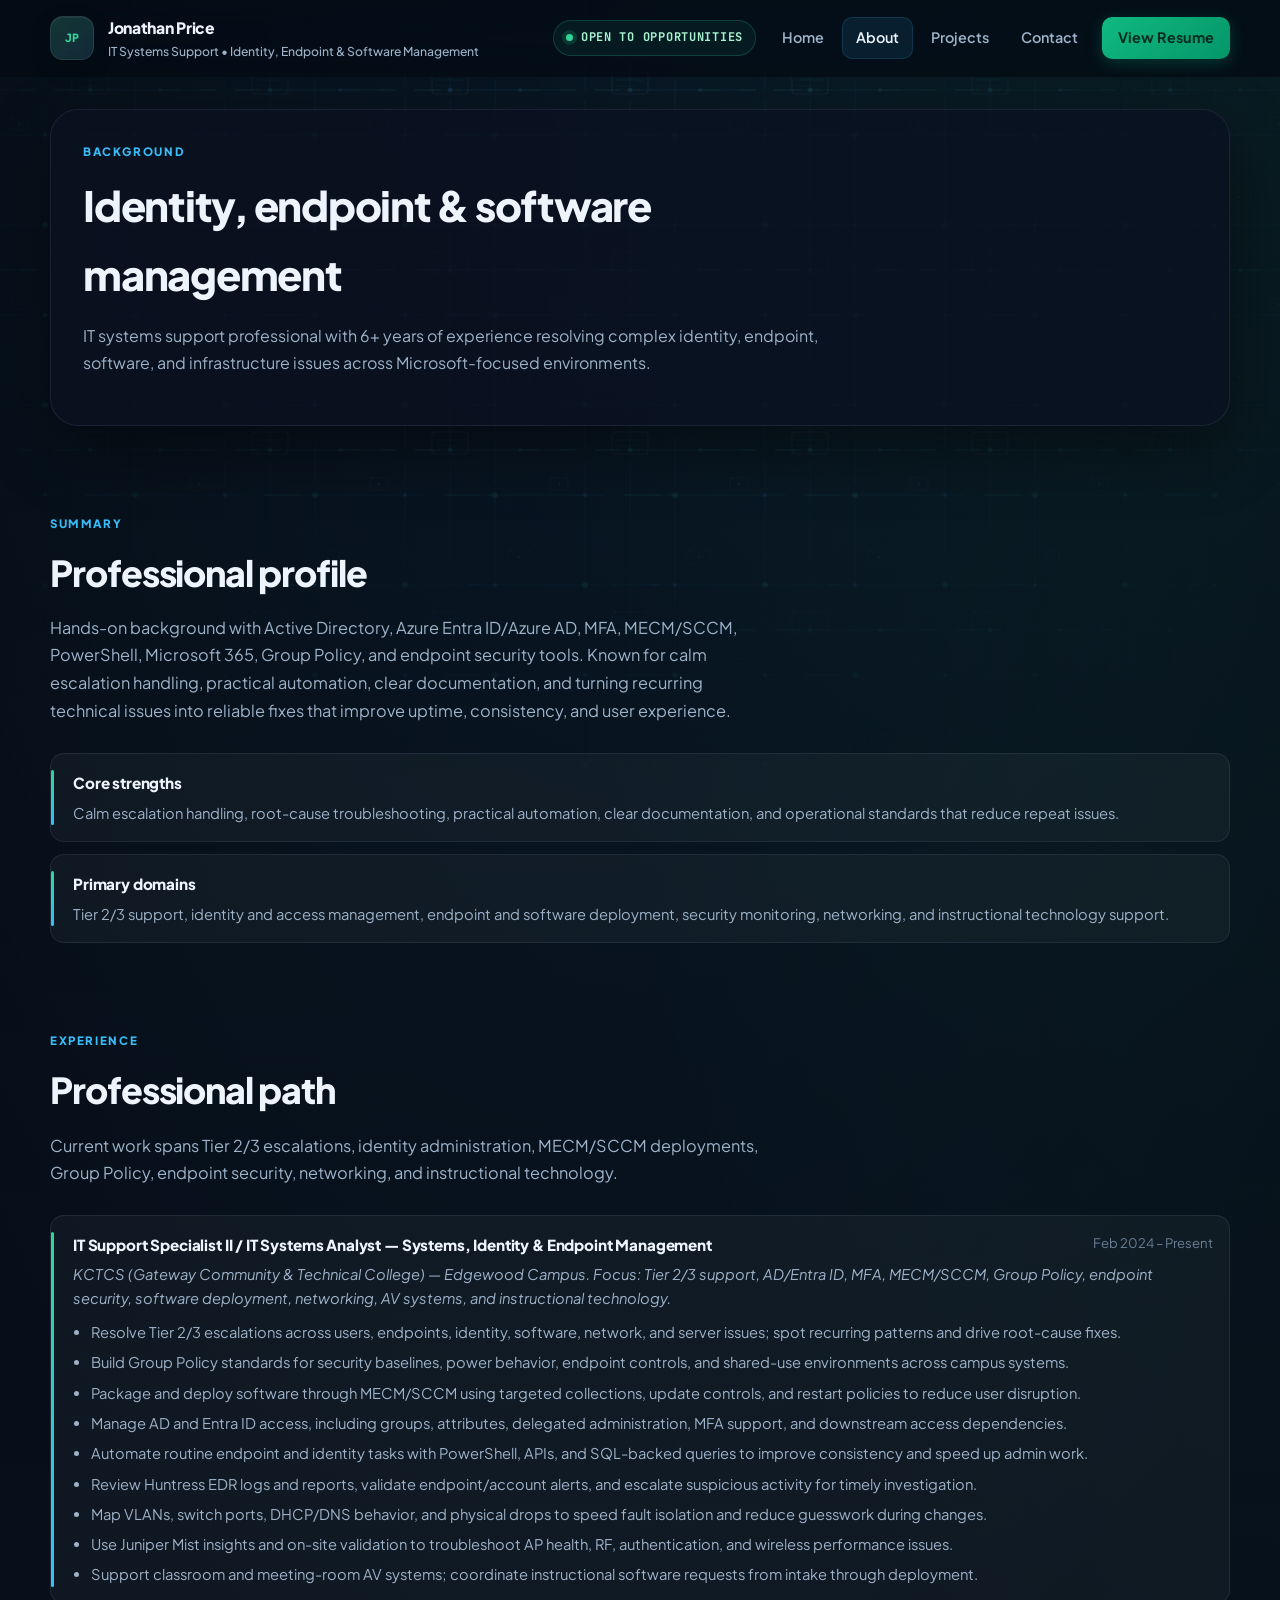
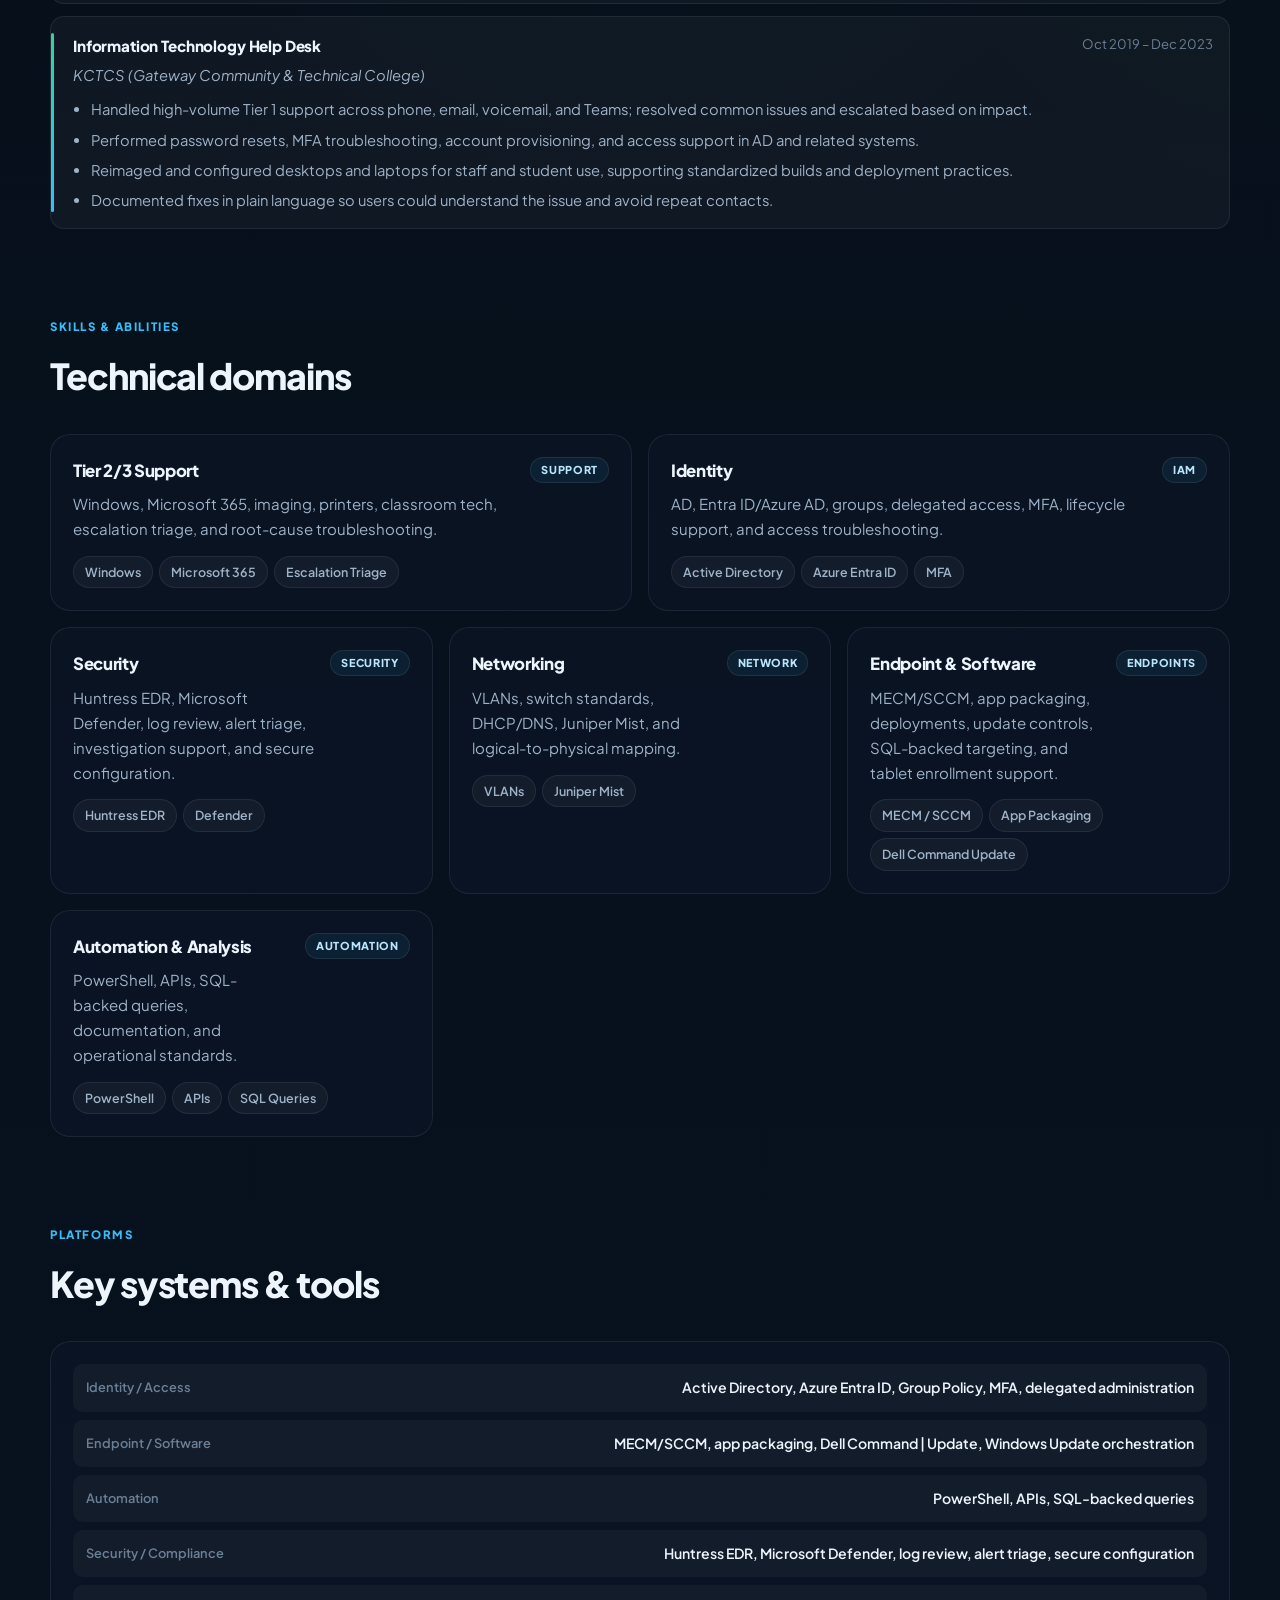
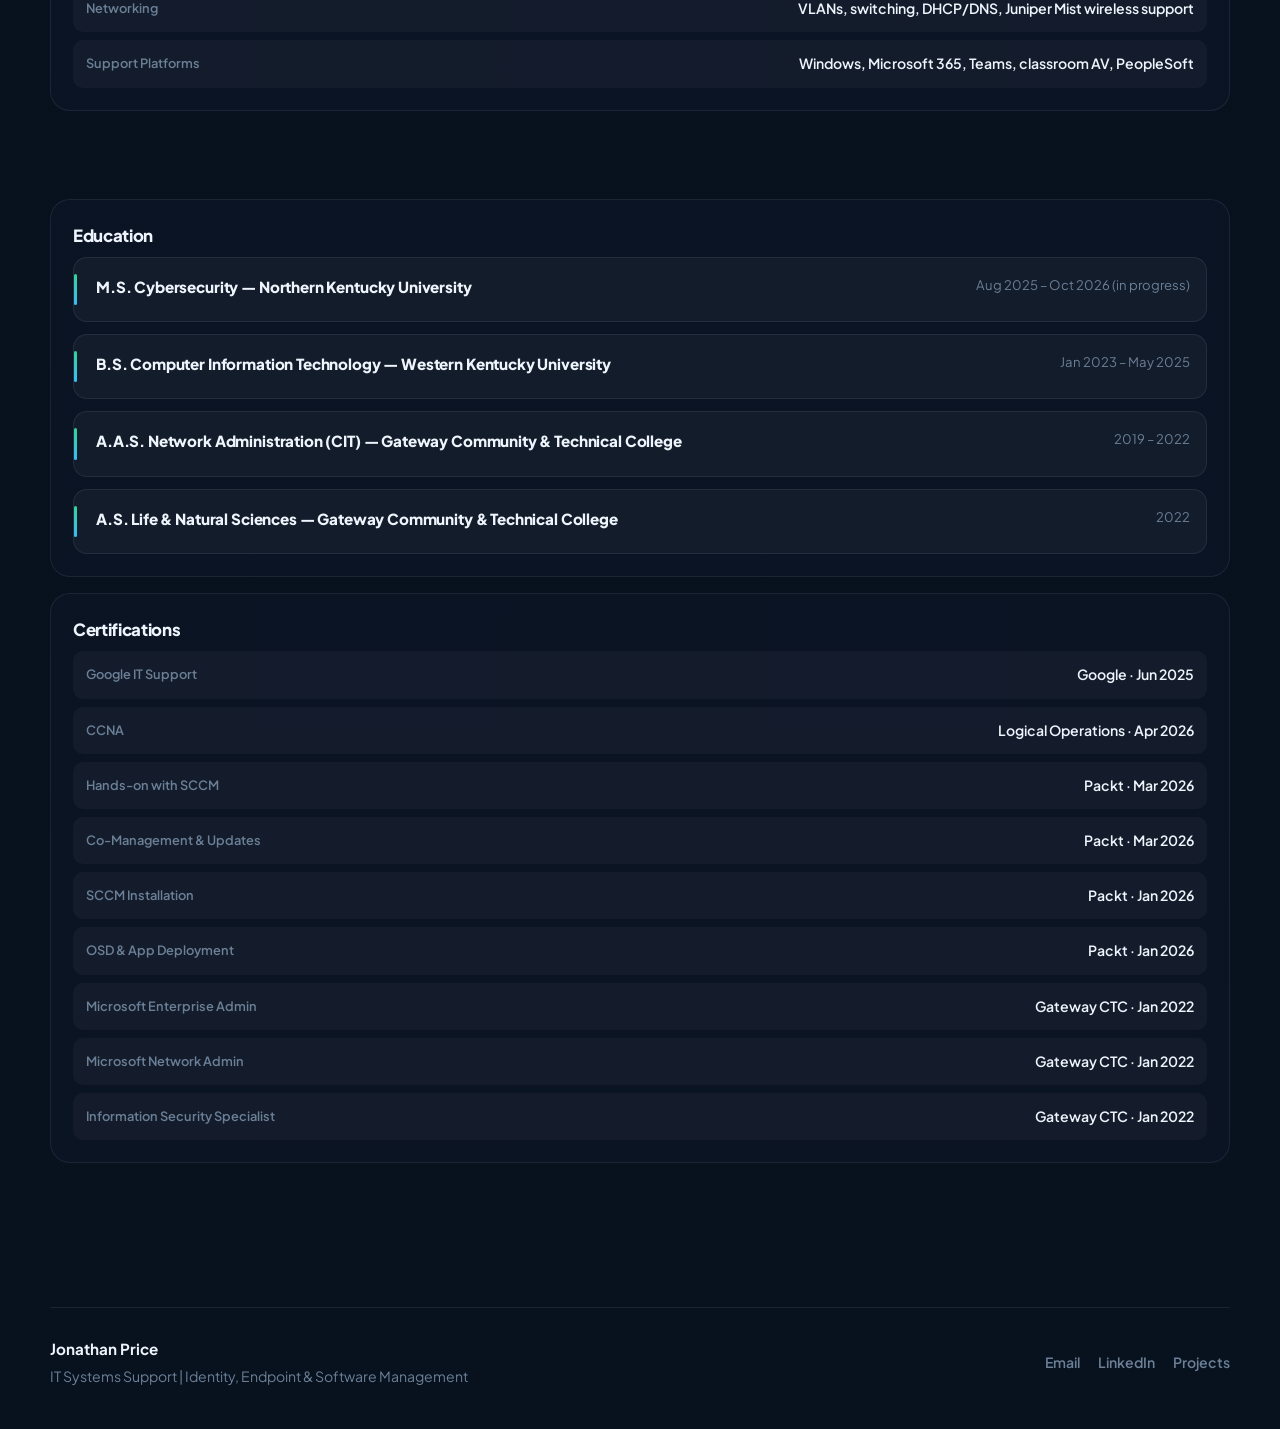
==== commit 61a40ce8: "Remove website self-links and trivial metrics Drop jonathan.price.io references since visitors are a" ====
--- a/about.html
+++ b/about.html
@@ -342,7 +342,6 @@
       <div class="footer-links">
         <a href="mailto:jonathanprice859@gmail.com">Email</a>
         <a href="https://linkedin.com/in/jonathan-price-801945351" target="_blank" rel="noreferrer">LinkedIn</a>
-        <a href="https://jonathan.price.io" target="_blank" rel="noreferrer">Website</a>
         <a href="projects.html">Projects</a>
       </div>
     </div>
--- a/styles.css
+++ b/styles.css
@@ -501,9 +501,10 @@
 /* Metrics strip */
 .metrics-strip {
   display: grid;
-  grid-template-columns: repeat(4, 1fr);
+  grid-template-columns: repeat(2, 1fr);
   gap: 14px;
   margin-top: 48px;
+  max-width: 560px;
 }
 
 .metric-card {
